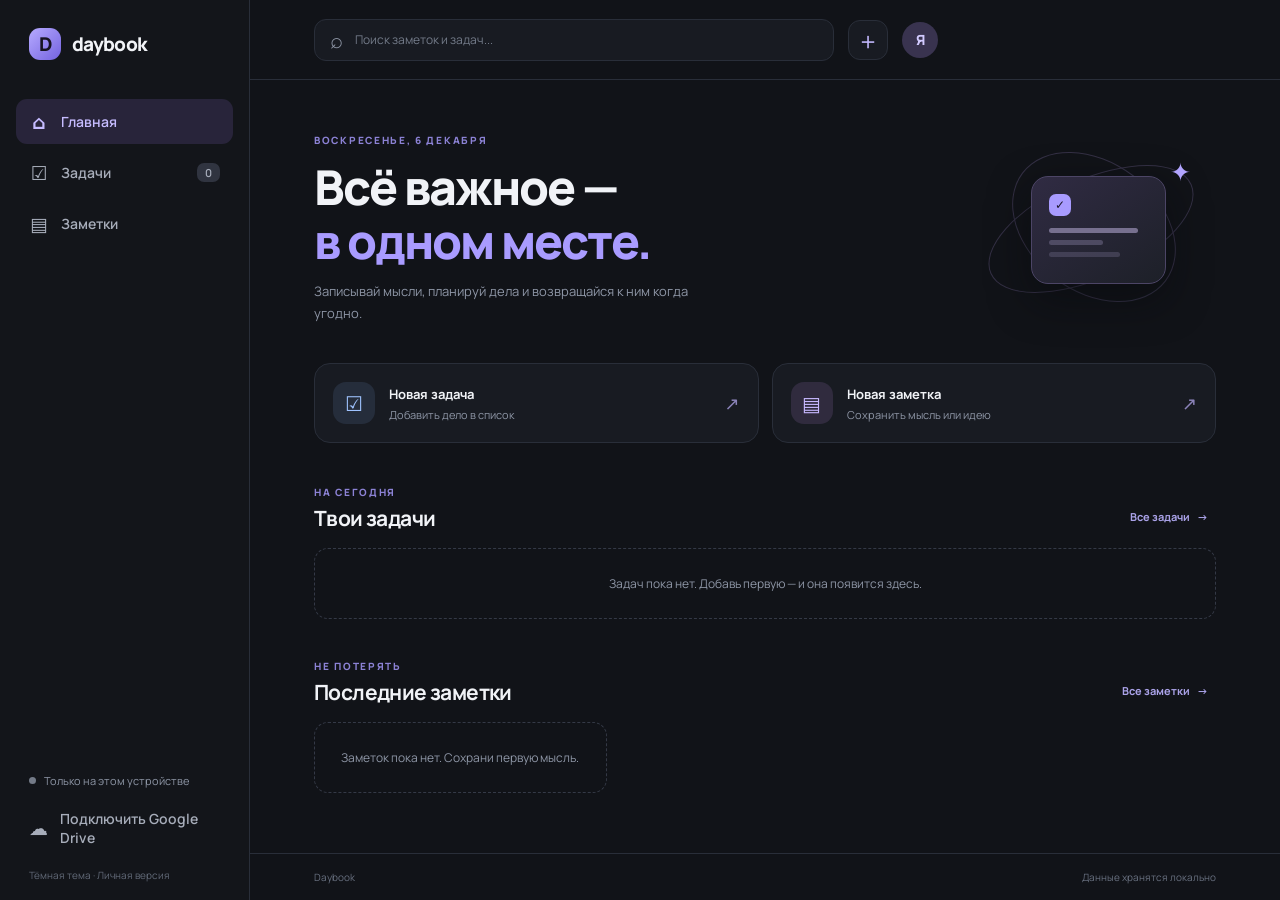
==== index.html @ e2ba1a35 "Add files via upload" ====
<!doctype html>
<html lang="ru">
<head>
  <meta charset="utf-8">
  <meta name="viewport" content="width=device-width, initial-scale=1">
  <meta name="theme-color" content="#111318">
  <meta name="description" content="Daybook — заметки и задачи в одном месте">
  <link rel="manifest" href="./manifest.json">
  <link rel="icon" href="./icon.svg" type="image/svg+xml">
  <link rel="stylesheet" href="./style.css">
  <title>Daybook</title>
</head>
<body>
  <div class="app-shell">
    <aside class="sidebar">
      <div class="brand"><div class="brand-mark">D</div><span>daybook</span></div>
      <button class="nav-item active" data-view="home"><span class="nav-icon">⌂</span>Главная</button>
      <button class="nav-item" data-view="tasks"><span class="nav-icon">☑</span>Задачи <span class="nav-count" id="taskCount">0</span></button>
      <button class="nav-item" data-view="notes"><span class="nav-icon">▤</span>Заметки</button>
      <div class="sidebar-bottom">
        <div class="sync-status" id="syncStatus"><span class="status-dot"></span><span>Только на этом устройстве</span></div>
        <button class="nav-item" id="driveButton"><span class="nav-icon">☁</span>Подключить Google Drive</button>
        <div class="sidebar-foot">Тёмная тема · Личная версия</div>
      </div>
    </aside>
    <main class="main">
      <header class="topbar">
        <div class="mobile-brand"><div class="brand-mark">D</div><span>daybook</span></div>
        <div class="search-wrap"><span>⌕</span><input id="searchInput" type="search" placeholder="Поиск заметок и задач..." aria-label="Поиск"></div>
        <button class="icon-button" id="newNoteTop" title="Новая заметка">＋</button>
        <button class="avatar" title="Личный профиль">Я</button>
      </header>
      <section class="content" id="content">
        <div class="welcome">
          <div><div class="eyebrow" id="dateLabel">ТВОЙ ДЕНЬ</div><h1>Всё важное —<br><span>в одном месте.</span></h1><p class="welcome-copy">Записывай мысли, планируй дела и возвращайся к ним когда угодно.</p></div>
          <div class="welcome-art"><div class="art-orbit orbit-one"></div><div class="art-orbit orbit-two"></div><div class="art-card"><span class="art-check">✓</span><span class="art-line long"></span><span class="art-line short"></span><span class="art-line medium"></span></div><div class="art-note">✦</div></div>
        </div>
        <div class="quick-actions">
          <button class="quick-card" id="quickTask"><span class="quick-icon task-icon">☑</span><span><b>Новая задача</b><small>Добавить дело в список</small></span><span class="arrow">↗</span></button>
          <button class="quick-card" id="quickNote"><span class="quick-icon note-icon">▤</span><span><b>Новая заметка</b><small>Сохранить мысль или идею</small></span><span class="arrow">↗</span></button>
        </div>
        <div class="section-heading"><div><div class="eyebrow">НА СЕГОДНЯ</div><h2>Твои задачи</h2></div><button class="text-button" data-view="tasks">Все задачи <span>→</span></button></div>
        <div class="task-list" id="homeTasks"></div>
        <div class="section-heading notes-heading"><div><div class="eyebrow">НЕ ПОТЕРЯТЬ</div><h2>Последние заметки</h2></div><button class="text-button" data-view="notes">Все заметки <span>→</span></button></div>
        <div class="notes-grid" id="homeNotes"></div>
      </section>
      <footer class="footer"><span>Daybook</span><span id="footerSync">Данные хранятся локально</span></footer>
    </main>
  </div>
  <nav class="mobile-nav">
    <button class="active" data-view="home"><span>⌂</span>Главная</button>
    <button data-view="tasks"><span>☑</span>Задачи</button>
    <button data-view="notes"><span>▤</span>Заметки</button>
  </nav>
  <dialog id="editorDialog">
    <form method="dialog" id="editorForm">
      <div class="dialog-head"><div><div class="eyebrow" id="editorEyebrow">НОВАЯ ЗАПИСЬ</div><h2 id="editorTitle">Новая заметка</h2></div><button type="button" class="icon-button" id="closeDialog">×</button></div>
      <input type="hidden" id="entryId">
      <input id="entryTitle" class="title-input" placeholder="Название" maxlength="120" autocomplete="off">
      <textarea id="entryBody" placeholder="Начни записывать..." rows="7"></textarea>
      <div class="task-fields" id="taskFields">
        <label>Срок <input type="date" id="entryDue"></label>
        <label>Приоритет <select id="entryPriority"><option value="normal">Обычный</option><option value="high">Высокий</option><option value="low">Низкий</option></select></label>
      </div>
      <div class="dialog-actions"><button type="button" class="danger-button hidden" id="deleteEntry">Удалить</button><span class="spacer"></span><button type="button" class="secondary-button" id="cancelDialog">Отмена</button><button type="submit" class="primary-button">Сохранить</button></div>
    </form>
  </dialog>
  <div class="toast" id="toast" role="status"></div>
  <script src="https://accounts.google.com/gsi/client" async defer></script>
  <script src="./app.js"></script>
</body>
</html>
---- style.css ----
@import url('https://fonts.googleapis.com/css2?family=Manrope:wght@400;500;600;700;800&display=swap');
:root{color-scheme:dark;--bg:#111318;--panel:#181b22;--panel2:#1d212a;--line:#292e39;--text:#f1f3f7;--muted:#8e96a6;--accent:#a99bff;--accent2:#7765e8;--green:#85d8b0;--red:#f28b91;--radius:18px}
*{box-sizing:border-box}body{margin:0;background:var(--bg);color:var(--text);font-family:Manrope,system-ui,sans-serif;font-size:14px}button,input,textarea,select{font:inherit}button{cursor:pointer;color:inherit;border:0}button:focus-visible,input:focus-visible,textarea:focus-visible,select:focus-visible{outline:2px solid var(--accent);outline-offset:2px}
.app-shell{min-height:100vh;display:flex}.sidebar{width:250px;flex-shrink:0;border-right:1px solid var(--line);padding:28px 16px 18px;display:flex;flex-direction:column;background:#13151a}.brand{display:flex;align-items:center;gap:11px;font-size:19px;font-weight:800;letter-spacing:-.7px;padding:0 13px 36px}.brand-mark{width:32px;height:32px;display:grid;place-items:center;border-radius:11px;background:linear-gradient(135deg,#b6aaff,#7463df);color:#171421;font-weight:800}.nav-item{width:100%;height:45px;padding:0 13px;display:flex;align-items:center;gap:12px;border-radius:11px;background:transparent;color:#a7adba;text-align:left;margin:3px 0;font-weight:600}.nav-item:hover{background:#1d2028;color:var(--text)}.nav-item.active{background:#28243a;color:#c6bcff}.nav-icon{width:20px;font-size:19px;text-align:center}.nav-count{margin-left:auto;background:#303440;border-radius:7px;padding:2px 8px;font-size:11px}.sidebar-bottom{margin-top:auto}.sync-status{display:flex;gap:8px;align-items:center;padding:14px 13px;color:var(--muted);font-size:11px}.status-dot{width:7px;height:7px;background:#747b88;border-radius:50%;flex-shrink:0}.status-dot.online{background:var(--green)}.sidebar-foot{padding:15px 13px 0;color:#626a78;font-size:10px}.main{min-width:0;flex:1;display:flex;flex-direction:column}.topbar{height:80px;border-bottom:1px solid var(--line);display:flex;align-items:center;padding:0 clamp(20px,5vw,72px);gap:14px}.search-wrap{height:42px;max-width:520px;flex:1;display:flex;align-items:center;gap:10px;padding:0 15px;background:var(--panel);border:1px solid var(--line);border-radius:12px;color:var(--muted);font-size:22px}.search-wrap input{width:100%;border:0;outline:0;background:transparent;color:var(--text);font-size:12px}.search-wrap input::placeholder{color:#737b89}.icon-button{width:40px;height:40px;display:grid;place-items:center;border:1px solid var(--line);background:var(--panel);border-radius:12px;font-size:24px;color:#c4baff}.avatar{width:36px;height:36px;border-radius:50%;background:#39334f;color:#d2caff;font-weight:800}.mobile-brand{display:none}.content{width:min(100%,1120px);margin:0 auto;padding:40px clamp(20px,5vw,72px) 50px;flex:1}.welcome{display:flex;align-items:center;justify-content:space-between;min-height:235px;gap:20px;padding:12px 0 30px}.eyebrow{font-size:10px;letter-spacing:1.7px;color:#8c82d5;font-weight:800}h1{font-size:clamp(32px,4vw,48px);line-height:1.12;letter-spacing:-2px;margin:13px 0 12px;font-weight:800}h1 span{color:var(--accent)}.welcome-copy{color:var(--muted);font-size:13px;max-width:420px;line-height:1.7;margin:0}.welcome-art{position:relative;width:240px;height:190px;flex-shrink:0}.art-orbit{position:absolute;border:1px solid #343045;border-radius:50%;transform:rotate(-24deg)}.orbit-one{width:220px;height:100px;top:45px;left:5px}.orbit-two{width:180px;height:130px;top:28px;left:28px;transform:rotate(37deg)}.art-card{position:absolute;top:42px;left:55px;width:135px;height:108px;border-radius:17px;background:linear-gradient(145deg,#302b43,#1d2028);border:1px solid #4c4566;box-shadow:0 15px 40px #08090d88;padding:17px}.art-check{width:22px;height:22px;display:grid;place-items:center;background:#a89bff;color:#1b172a;border-radius:7px;font-weight:800;font-size:12px;margin-bottom:12px}.art-line{height:5px;background:#77708f;border-radius:8px;display:block;margin:7px 0}.art-line.long{width:90%}.art-line.short{width:55%;opacity:.5}.art-line.medium{width:72%;opacity:.35}.art-note{position:absolute;top:20px;right:25px;color:#b2a5ff;font-size:25px}.quick-actions{display:grid;grid-template-columns:1fr 1fr;gap:13px;margin:8px 0 42px}.quick-card{display:flex;align-items:center;text-align:left;gap:14px;padding:18px;border-radius:16px;background:var(--panel);border:1px solid var(--line);transition:.15s}.quick-card:hover{border-color:#62588b;transform:translateY(-1px)}.quick-icon{width:42px;height:42px;display:grid;place-items:center;border-radius:13px;font-size:20px}.task-icon{background:#252d3b;color:#9fc3ff}.note-icon{background:#302b3e;color:#c7b8ff}.quick-card b{display:block;font-size:13px}.quick-card small{display:block;color:var(--muted);font-size:11px;margin-top:4px}.arrow{margin-left:auto;color:#8b83b9;font-size:18px}.section-heading{display:flex;align-items:end;justify-content:space-between;margin:0 0 16px}.section-heading h2{font-size:21px;letter-spacing:-.6px;margin:5px 0 0}.text-button{background:transparent;color:#aaa2e8;font-size:11px;font-weight:700;padding:8px}.text-button span{padding-left:5px}.task-list{display:grid;gap:8px}.task-row{display:flex;align-items:center;gap:12px;padding:13px 15px;background:var(--panel);border:1px solid var(--line);border-radius:13px}.task-row:hover{border-color:#3c414e}.task-check{width:19px;height:19px;border-radius:6px;border:1.5px solid #555b69;background:transparent;display:grid;place-items:center;flex-shrink:0}.task-check.checked{background:#8878e7;border-color:#8878e7;color:#111;font-size:12px}.task-title{flex:1;min-width:0;font-size:12px;font-weight:600;overflow-wrap:anywhere}.task-title.done{color:#707887;text-decoration:line-through}.task-meta{color:#818999;font-size:10px;white-space:nowrap}.priority{width:6px;height:6px;border-radius:50%;display:inline-block;margin-right:6px;vertical-align:middle}.priority.high{background:var(--red)}.priority.normal{background:#747c8c}.priority.low{background:var(--green)}.notes-heading{margin-top:40px}.notes-grid{display:grid;grid-template-columns:repeat(3,minmax(0,1fr));gap:12px}.note-card{min-height:140px;padding:17px;border-radius:15px;border:1px solid var(--line);background:var(--panel);text-align:left;display:flex;flex-direction:column;gap:10px;overflow:hidden}.note-card:hover{border-color:#554d78;transform:translateY(-1px)}.note-card h3{margin:0;font-size:13px;overflow-wrap:anywhere}.note-card p{margin:0;color:var(--muted);font-size:11px;line-height:1.6;overflow-wrap:anywhere;display:-webkit-box;-webkit-line-clamp:3;-webkit-box-orient:vertical;overflow:hidden}.note-date{margin-top:auto;color:#727a89;font-size:10px}.empty-state{border:1px dashed #343946;border-radius:14px;padding:26px;color:var(--muted);text-align:center;font-size:12px}.footer{display:flex;justify-content:space-between;padding:16px clamp(20px,5vw,72px);border-top:1px solid var(--line);font-size:10px;color:#697180}.mobile-nav{display:none}
dialog{width:min(540px,calc(100% - 28px));border:1px solid #353a46;border-radius:20px;background:#191c23;color:var(--text);padding:25px;box-shadow:0 25px 100px #0009}dialog::backdrop{background:#07080bcc;backdrop-filter:blur(5px)}.dialog-head{display:flex;justify-content:space-between;align-items:center;margin-bottom:20px}.dialog-head h2{font-size:22px;margin:4px 0}.dialog-head .icon-button{background:#242832}.title-input{width:100%;background:transparent;border:0;border-bottom:1px solid var(--line);padding:12px 0;color:var(--text);font-size:19px;font-weight:700;outline:0;margin-bottom:14px}.title-input::placeholder,textarea::placeholder{color:#666e7c}textarea{width:100%;resize:vertical;min-height:145px;background:#14171d;border:1px solid var(--line);border-radius:12px;padding:14px;color:var(--text);line-height:1.6;font-size:13px}.task-fields{display:flex;gap:14px;margin-top:14px}.task-fields label{flex:1;color:var(--muted);font-size:11px;display:grid;gap:7px}.task-fields input,.task-fields select{background:#14171d;border:1px solid var(--line);border-radius:9px;color:var(--text);padding:10px;width:100%}.dialog-actions{display:flex;align-items:center;gap:8px;margin-top:22px}.spacer{flex:1}.primary-button,.secondary-button,.danger-button{padding:10px 15px;border-radius:10px;font-weight:700;font-size:12px}.primary-button{background:#a99bff;color:#191526}.secondary-button{background:#292d36;color:#c6cbd5}.danger-button{background:#382429;color:#ff9da3}.hidden{display:none!important}.toast{position:fixed;bottom:25px;left:50%;transform:translate(-50%,20px);opacity:0;pointer-events:none;background:#e4ddff;color:#201b31;padding:12px 18px;border-radius:12px;font-size:12px;font-weight:700;transition:.2s;box-shadow:0 10px 35px #0006;z-index:20}.toast.show{opacity:1;transform:translate(-50%,0)}
.view-title{font-size:29px;letter-spacing:-1px;margin:8px 0 22px}.view-toolbar{display:flex;align-items:center;justify-content:space-between;gap:12px;margin-bottom:18px}.filter-tabs{display:flex;gap:5px;padding:4px;background:var(--panel);border-radius:11px}.filter-tabs button{padding:8px 12px;border-radius:8px;background:transparent;color:var(--muted);font-size:11px}.filter-tabs button.active{background:#343047;color:#c9c0ff}.page-list{display:grid;gap:9px}.page-notes{display:grid;grid-template-columns:repeat(3,minmax(0,1fr));gap:12px}
@media(max-width:900px){.sidebar{width:210px}.content{padding-top:30px}.welcome-art{width:180px;transform:scale(.9);transform-origin:center}.notes-grid,.page-notes{grid-template-columns:repeat(2,minmax(0,1fr))}}
@media(max-width:640px){.app-shell{display:block}.sidebar{display:none}.main{min-height:100vh}.topbar{height:66px;padding:0 17px;gap:9px}.mobile-brand{display:flex;align-items:center;gap:8px;font-weight:800;font-size:16px;margin-right:4px}.mobile-brand .brand-mark{width:28px;height:28px;border-radius:9px}.search-wrap{padding:0 10px;min-width:0}.search-wrap input{font-size:11px}.topbar .avatar{display:none}.content{padding:24px 17px 100px}.welcome{min-height:0;padding:4px 0 23px}.welcome-art{display:none}h1{font-size:35px;letter-spacing:-1.5px}.welcome-copy{font-size:12px}.quick-actions{gap:9px;margin:7px 0 32px}.quick-card{padding:13px 11px;gap:9px}.quick-icon{width:34px;height:34px;font-size:17px;border-radius:10px}.quick-card b{font-size:11px}.quick-card small{font-size:9px;line-height:1.4}.arrow{display:none}.section-heading h2{font-size:19px}.text-button{font-size:10px}.notes-grid,.page-notes{grid-template-columns:1fr 1fr;gap:9px}.note-card{min-height:125px;padding:13px}.note-card h3{font-size:12px}.note-card p{font-size:10px}.task-row{padding:12px 11px;gap:9px}.task-title{font-size:11px}.task-meta{font-size:9px}.footer{display:none}.mobile-nav{display:flex;position:fixed;bottom:0;left:0;right:0;height:66px;background:#17191f;border-top:1px solid var(--line);justify-content:space-around;align-items:center;padding-bottom:env(safe-area-inset-bottom);z-index:10}.mobile-nav button{display:flex;flex-direction:column;align-items:center;gap:4px;background:transparent;color:#858c9a;font-size:9px;min-width:70px}.mobile-nav button span{font-size:20px}.mobile-nav button.active{color:#bdb1ff}.view-toolbar{align-items:flex-start;flex-direction:column}.filter-tabs{width:100%;justify-content:space-between}.filter-tabs button{flex:1;padding:8px 4px}.task-fields{flex-direction:column}.dialog-actions{flex-wrap:wrap}.dialog-actions .spacer{display:none}.dialog-actions button{flex:1}.dialog-actions .danger-button{flex-basis:100%}}
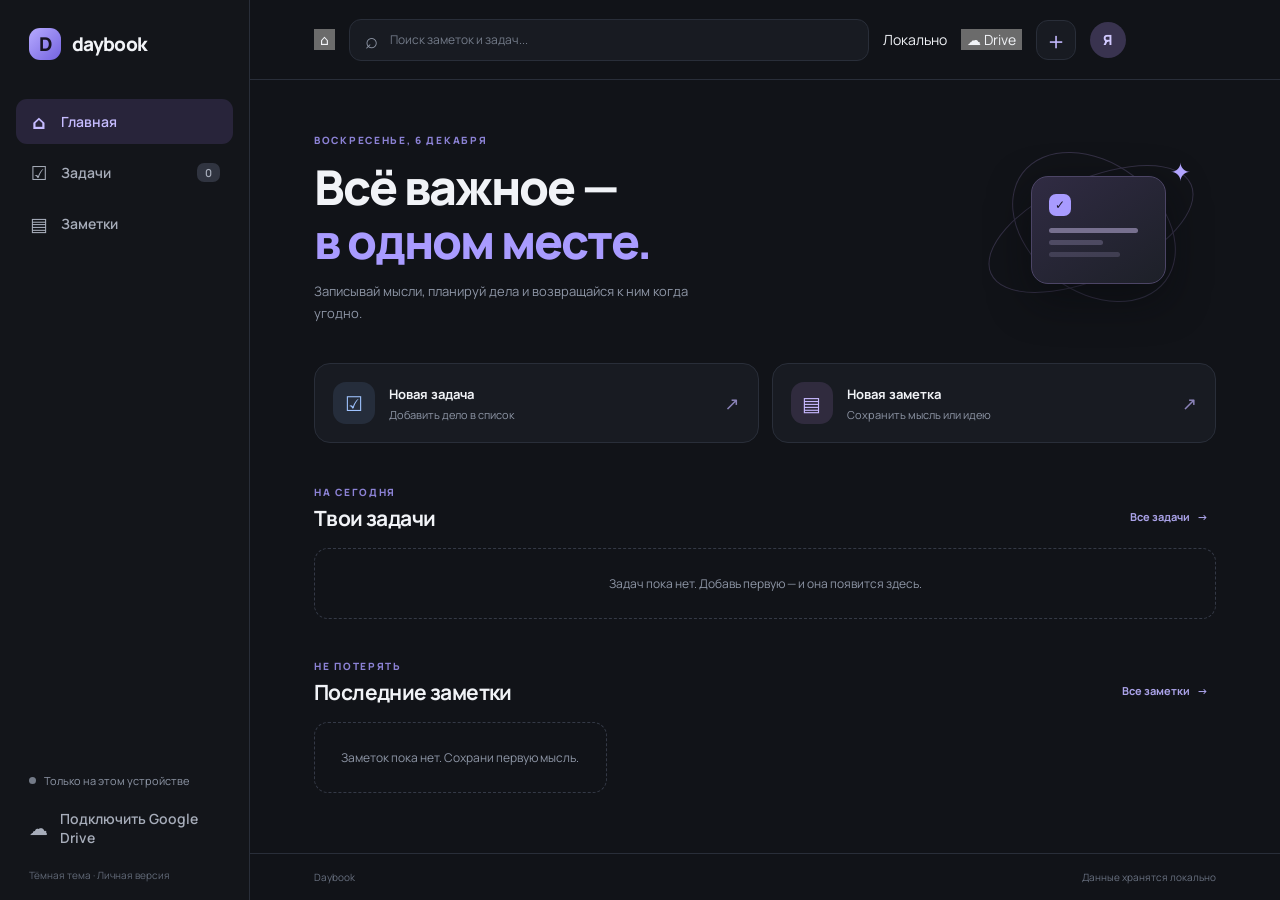
==== commit 669bcd95: "Fix mobile navigation and Google Drive controls" ====
--- a/index.html
+++ b/index.html
@@ -25,8 +25,10 @@
     </aside>
     <main class="main">
       <header class="topbar">
-        <div class="mobile-brand"><div class="brand-mark">D</div><span>daybook</span></div>
+        <button class="home-top-button" data-view="home" aria-label="На главную">⌂</button><div class="mobile-brand"><div class="brand-mark">D</div><span>daybook</span></div>
         <div class="search-wrap"><span>⌕</span><input id="searchInput" type="search" placeholder="Поиск заметок и задач..." aria-label="Поиск"></div>
+        <div class="top-sync" id="topSyncStatus"><span class="status-dot"></span><span>Локально</span></div>
+        <button class="drive-top-button" id="driveButtonTop" title="Google Drive">☁ <span>Drive</span></button>
         <button class="icon-button" id="newNoteTop" title="Новая заметка">＋</button>
         <button class="avatar" title="Личный профиль">Я</button>
       </header>
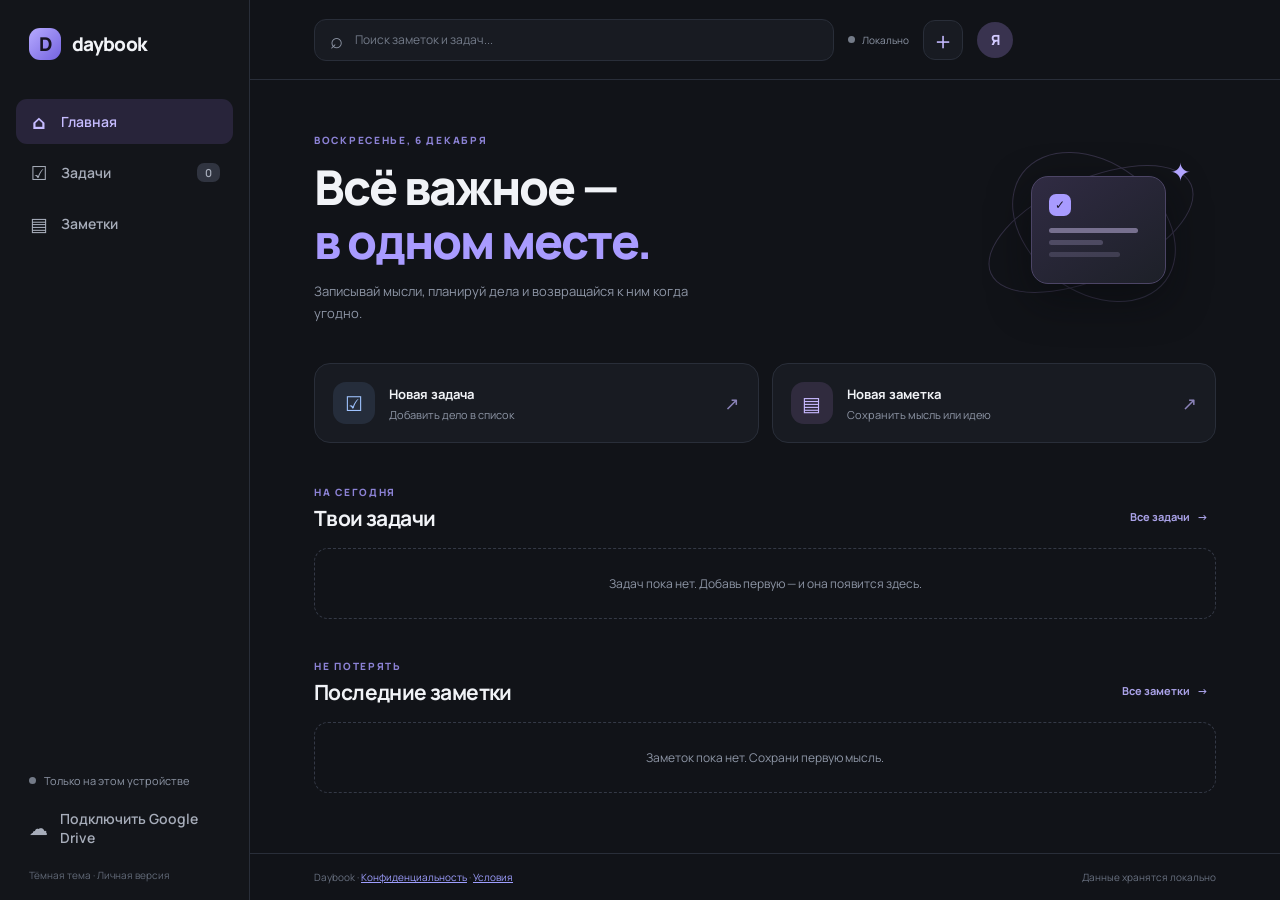
==== commit 3a0031c6: "Link privacy policy and terms from Daybook homepage" ====
--- a/index.html
+++ b/index.html
@@ -46,7 +46,7 @@
         <div class="section-heading notes-heading"><div><div class="eyebrow">НЕ ПОТЕРЯТЬ</div><h2>Последние заметки</h2></div><button class="text-button" data-view="notes">Все заметки <span>→</span></button></div>
         <div class="notes-grid" id="homeNotes"></div>
       </section>
-      <footer class="footer"><span>Daybook</span><span id="footerSync">Данные хранятся локально</span></footer>
+      <footer class="footer"><span>Daybook · <a href="./privacy.html">Конфиденциальность</a> · <a href="./terms.html">Условия</a></span><span id="footerSync">Данные хранятся локально</span></footer>
     </main>
   </div>
   <nav class="mobile-nav">
--- a/style.css
+++ b/style.css
@@ -6,3 +6,85 @@
 .view-title{font-size:29px;letter-spacing:-1px;margin:8px 0 22px}.view-toolbar{display:flex;align-items:center;justify-content:space-between;gap:12px;margin-bottom:18px}.filter-tabs{display:flex;gap:5px;padding:4px;background:var(--panel);border-radius:11px}.filter-tabs button{padding:8px 12px;border-radius:8px;background:transparent;color:var(--muted);font-size:11px}.filter-tabs button.active{background:#343047;color:#c9c0ff}.page-list{display:grid;gap:9px}.page-notes{display:grid;grid-template-columns:repeat(3,minmax(0,1fr));gap:12px}
 @media(max-width:900px){.sidebar{width:210px}.content{padding-top:30px}.welcome-art{width:180px;transform:scale(.9);transform-origin:center}.notes-grid,.page-notes{grid-template-columns:repeat(2,minmax(0,1fr))}}
 @media(max-width:640px){.app-shell{display:block}.sidebar{display:none}.main{min-height:100vh}.topbar{height:66px;padding:0 17px;gap:9px}.mobile-brand{display:flex;align-items:center;gap:8px;font-weight:800;font-size:16px;margin-right:4px}.mobile-brand .brand-mark{width:28px;height:28px;border-radius:9px}.search-wrap{padding:0 10px;min-width:0}.search-wrap input{font-size:11px}.topbar .avatar{display:none}.content{padding:24px 17px 100px}.welcome{min-height:0;padding:4px 0 23px}.welcome-art{display:none}h1{font-size:35px;letter-spacing:-1.5px}.welcome-copy{font-size:12px}.quick-actions{gap:9px;margin:7px 0 32px}.quick-card{padding:13px 11px;gap:9px}.quick-icon{width:34px;height:34px;font-size:17px;border-radius:10px}.quick-card b{font-size:11px}.quick-card small{font-size:9px;line-height:1.4}.arrow{display:none}.section-heading h2{font-size:19px}.text-button{font-size:10px}.notes-grid,.page-notes{grid-template-columns:1fr 1fr;gap:9px}.note-card{min-height:125px;padding:13px}.note-card h3{font-size:12px}.note-card p{font-size:10px}.task-row{padding:12px 11px;gap:9px}.task-title{font-size:11px}.task-meta{font-size:9px}.footer{display:none}.mobile-nav{display:flex;position:fixed;bottom:0;left:0;right:0;height:66px;background:#17191f;border-top:1px solid var(--line);justify-content:space-around;align-items:center;padding-bottom:env(safe-area-inset-bottom);z-index:10}.mobile-nav button{display:flex;flex-direction:column;align-items:center;gap:4px;background:transparent;color:#858c9a;font-size:9px;min-width:70px}.mobile-nav button span{font-size:20px}.mobile-nav button.active{color:#bdb1ff}.view-toolbar{align-items:flex-start;flex-direction:column}.filter-tabs{width:100%;justify-content:space-between}.filter-tabs button{flex:1;padding:8px 4px}.task-fields{flex-direction:column}.dialog-actions{flex-wrap:wrap}.dialog-actions .spacer{display:none}.dialog-actions button{flex:1}.dialog-actions .danger-button{flex-basis:100%}}
+
+/* Mobile navigation and always-visible Drive controls */
+.home-top-button,.drive-top-button{display:none;align-items:center;justify-content:center;gap:6px;height:38px;padding:0 11px;border:1px solid var(--line);border-radius:11px;background:var(--panel);color:#c8bfff;font-weight:700;font-size:12px;white-space:nowrap}
+.top-sync{display:flex;align-items:center;gap:7px;color:var(--muted);font-size:10px;white-space:nowrap}
+.top-sync .status-dot{width:7px;height:7px}
+@media(max-width:640px){
+  .home-top-button,.drive-top-button{display:flex;flex-shrink:0}
+  .home-top-button{width:34px;padding:0;font-size:20px}
+  .topbar{gap:7px;padding:0 10px}
+  .mobile-brand{font-size:14px;gap:6px;margin-right:0;flex-shrink:0}
+  .mobile-brand .brand-mark{width:25px;height:25px}
+  .search-wrap{flex:1;min-width:35px;height:38px}
+  .top-sync{display:none}
+  .drive-top-button{height:36px;padding:0 9px;font-size:11px}
+  .topbar #newNoteTop{width:36px;height:36px;flex-shrink:0}
+}
+
+
+/* Responsive layout pass: keep every page inside the device viewport */
+html{min-width:0;overflow-x:hidden}
+body{min-width:0;max-width:100%;overflow-x:hidden}
+.app-shell,.main,.content{min-width:0;max-width:100%}
+.main{min-height:100vh;min-height:100dvh}
+.content{width:100%;overflow-wrap:anywhere}
+button,input,textarea,select{max-width:100%;min-width:0}
+.search-wrap{min-width:0}
+.welcome>div:first-child{min-width:0}
+.quick-card,.task-row,.note-card{min-width:0;max-width:100%}
+.task-meta{max-width:38%;overflow:hidden;text-overflow:ellipsis}
+.page-list,.task-list,.notes-grid,.page-notes{min-width:0;max-width:100%}
+.page-notes{grid-template-columns:repeat(auto-fit,minmax(min(100%,220px),1fr))}
+.notes-grid{grid-template-columns:repeat(auto-fit,minmax(min(100%,220px),1fr))}
+.dialog-actions{min-width:0}
+dialog{max-height:calc(100dvh - 28px);overflow-y:auto}
+textarea{max-width:100%}
+.mobile-nav{padding-left:max(8px,env(safe-area-inset-left));padding-right:max(8px,env(safe-area-inset-right));padding-bottom:env(safe-area-inset-bottom)}
+@media(max-width:900px){
+ .sidebar{width:clamp(180px,23vw,210px);padding-left:12px;padding-right:12px}
+ .content{padding-left:clamp(18px,4vw,36px);padding-right:clamp(18px,4vw,36px)}
+}
+@media(max-width:640px){
+ .app-shell{min-height:100dvh}
+ .main{min-height:100dvh}
+ .topbar{width:100%;min-width:0}
+ .content{padding-left:clamp(13px,4vw,20px);padding-right:clamp(13px,4vw,20px);padding-bottom:calc(86px + env(safe-area-inset-bottom))}
+ .welcome{min-width:0}
+ .quick-actions{grid-template-columns:repeat(2,minmax(0,1fr))}
+ .quick-card{min-width:0}
+ .quick-card>span:nth-child(2){min-width:0}
+ .quick-card small{overflow-wrap:anywhere}
+ .notes-grid,.page-notes{grid-template-columns:repeat(2,minmax(0,1fr))}
+ .note-card{min-width:0}
+ .view-toolbar{min-width:0}
+ .filter-tabs{max-width:100%;min-width:0}
+ .filter-tabs button{min-width:0;white-space:nowrap}
+ .mobile-nav{height:calc(64px + env(safe-area-inset-bottom));padding-bottom:env(safe-area-inset-bottom)}
+ .mobile-nav button{flex:1;min-width:0}
+}
+@media(max-width:420px){
+ .topbar{height:auto;min-height:104px;display:grid;grid-template-columns:auto minmax(0,1fr) auto auto;grid-template-rows:42px 42px;gap:6px;padding:8px 10px}
+ .home-top-button{grid-column:1;grid-row:1}
+ .mobile-brand{grid-column:2;grid-row:1}
+ .drive-top-button{grid-column:3;grid-row:1}
+ .topbar #newNoteTop{grid-column:4;grid-row:1}
+ .search-wrap{grid-column:1/-1;grid-row:2;width:100%;max-width:none;height:38px}
+ .top-sync{display:none}
+ .content{padding-top:20px}
+ .quick-actions{grid-template-columns:1fr}
+ .quick-card{padding:14px}
+ .notes-grid,.page-notes{grid-template-columns:1fr}
+ .note-card{min-height:110px}
+ .section-heading{gap:8px;align-items:center}
+ .section-heading h2{font-size:17px}
+ .text-button{padding:6px 2px;white-space:nowrap}
+ .view-title{font-size:26px}
+ .task-fields{gap:10px}
+ dialog{padding:18px}
+}
+@media(min-width:641px){
+ .mobile-nav{display:none!important}
+ .home-top-button,.drive-top-button{display:none!important}
+}
